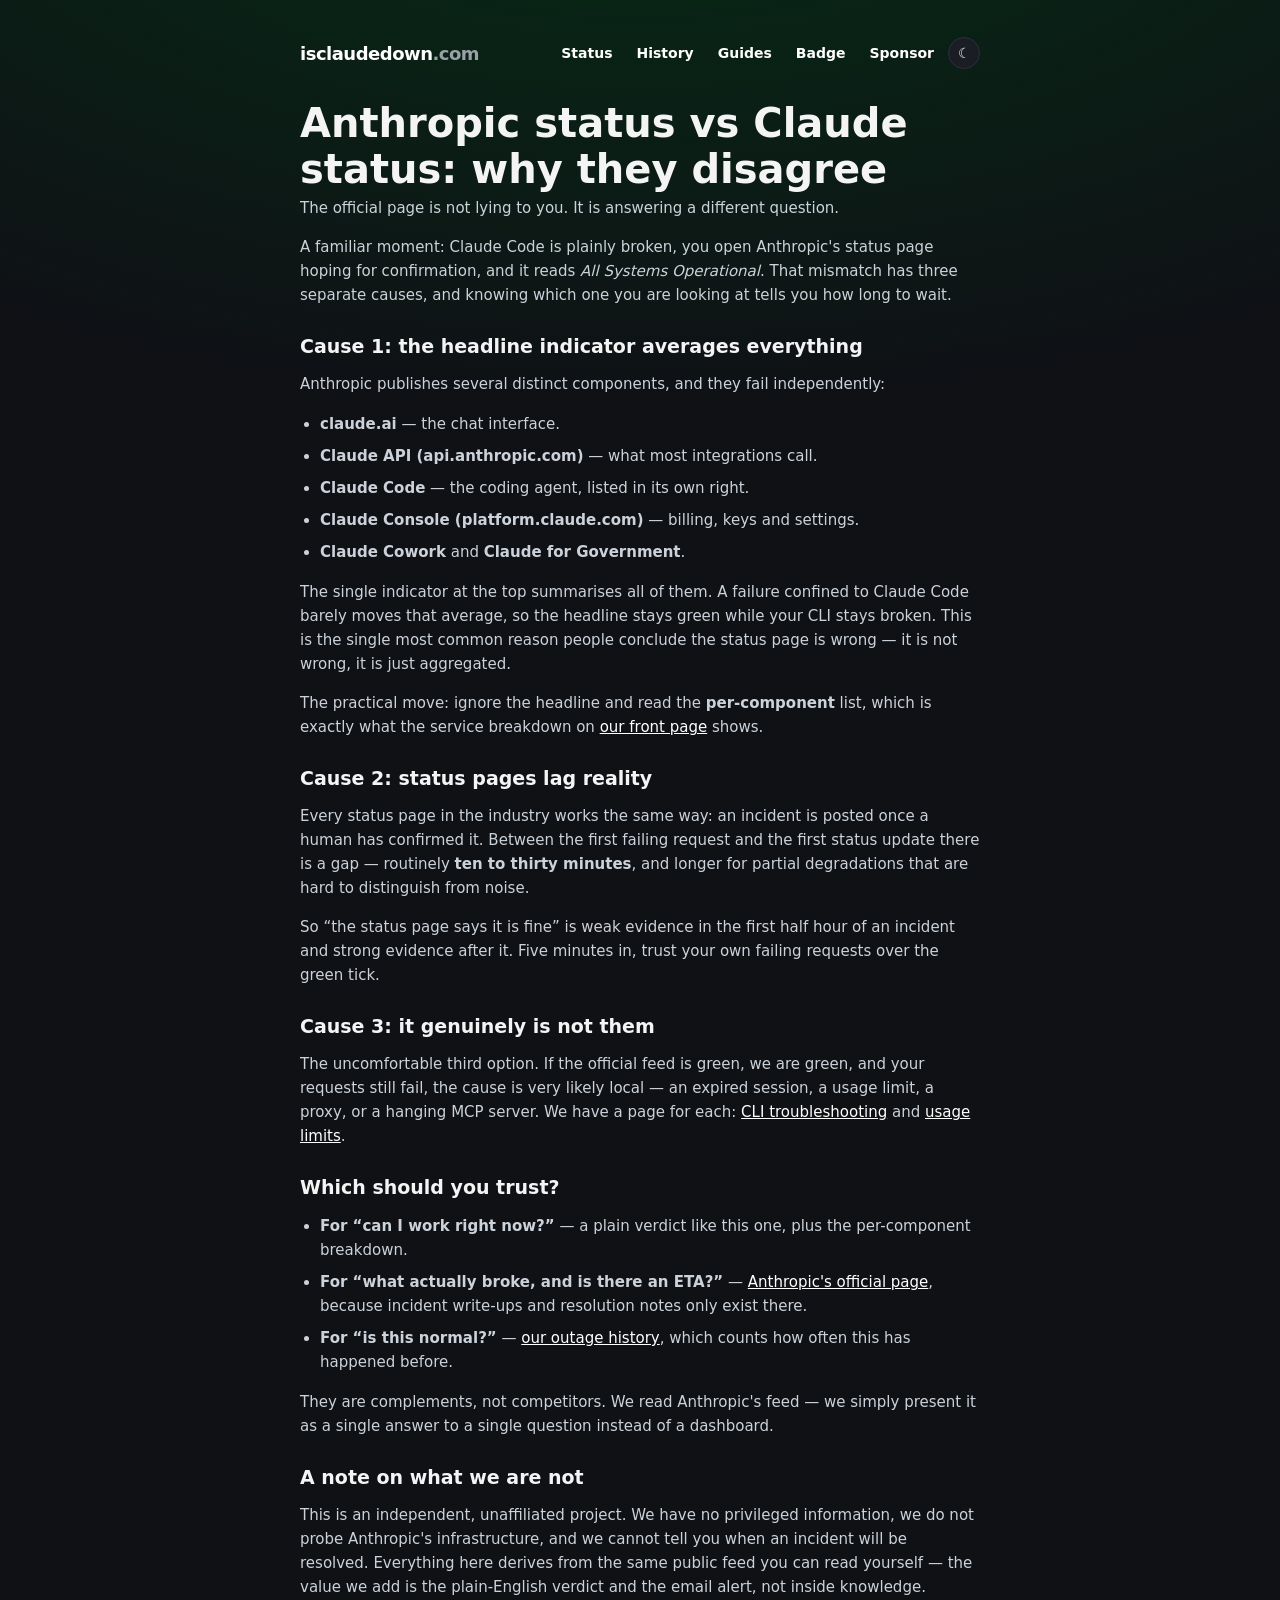
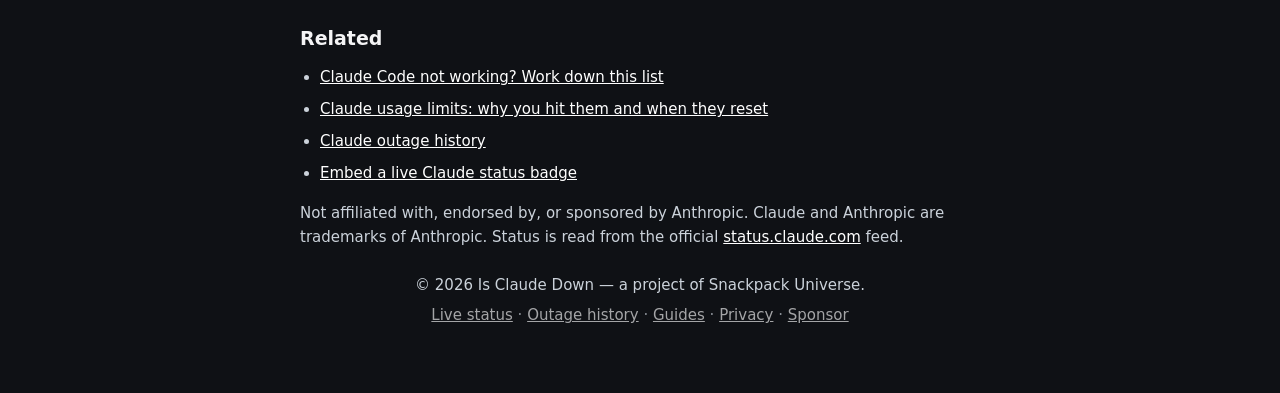
==== anthropic-status-vs-claude-status.html @ 291f9863 "isclaudedown.com — one-month exact-match-domain test Clone of website-isclaudeup on the exact-match " ====
<!DOCTYPE html>
<html lang="en">
<head>
  <meta charset="UTF-8" />
  <meta name="viewport" content="width=device-width, initial-scale=1.0" />
  <title>Anthropic Status vs Claude Status: Why They Disagree</title>
  <meta name="description" content="Anthropic's status page says all systems operational but Claude Code is clearly broken. Here is why the two disagree, and which one to trust when they do." />
  <meta name="robots" content="all" />
  <link rel="canonical" href="https://isclaudedown.com/anthropic-status-vs-claude-status.html" />
  <link rel="icon" type="image/png" href="assets/favicon.png" />
  <link rel="stylesheet" href="style.css" />

  <meta property="og:title" content="Anthropic Status vs Claude Status: Why They Disagree" />
  <meta property="og:description" content="Why the official status page can say operational while Claude Code is clearly broken." />
  <meta property="og:type" content="article" />
  <meta property="og:url" content="https://isclaudedown.com/anthropic-status-vs-claude-status.html" />
  <meta property="og:image" content="https://isclaudedown.com/assets/og-anthropic-status-vs-claude-status.png" />
  <meta name="twitter:card" content="summary_large_image" />
  <meta name="twitter:image" content="https://isclaudedown.com/assets/og-anthropic-status-vs-claude-status.png" />

  <script type="application/ld+json">
  {
    "@context": "https://schema.org",
    "@type": "FAQPage",
    "mainEntity": [
      {
        "@type": "Question",
        "name": "Why does Anthropic's status page say all systems operational when Claude Code is down?",
        "acceptedAnswer": {
          "@type": "Answer",
          "text": "Anthropic publishes several separate components — claude.ai, the Claude API, Claude Console, Claude Code and others — and the headline indicator summarises all of them at once. A failure confined to Claude Code can leave the overall indicator green. Status pages are also updated by humans once an incident is confirmed, which lags the first user reports by minutes to half an hour."
        }
      },
      {
        "@type": "Question",
        "name": "Can Claude Code be down while claude.ai works fine?",
        "acceptedAnswer": {
          "@type": "Answer",
          "text": "Yes, and it happens regularly. They are listed as separate components for exactly that reason. The chat interface working is not evidence that the CLI or API is healthy, and vice versa."
        }
      }
    ]
  }
  </script>
<!-- theme:generated -->
<script>
  (function () {
    var d = document.documentElement, t = null;
    try { t = localStorage.getItem("snackpack.theme.v1"); } catch (e) {}
    if (t !== "dark" && t !== "light" && t !== "cream") {
      // Dark for everyone on a first visit, not conditional on the OS: this
      // site is designed dark and that is what it should be judged on.
      t = "dark";
    }
    d.setAttribute("data-theme", t);
    d.setAttribute("data-theme-default", "dark");
  })();
</script>
<script defer src="theme.js"></script>
<!-- /theme:generated -->
</head>
<body data-state="up">
  <main class="wrap legal">
    <header class="topbar">
      <a class="brand" href="/">isclaudedown<span class="dot">.com</span></a>
<!-- nav:generated -->
    <nav aria-label="Primary">
      <ul class="nav-links">
        <li><a href="index.html">Status</a></li>
        <li><a href="history.html">History</a></li>
        <li><a href="guides.html">Guides</a></li>
        <li><a href="badge.html">Badge</a></li>
        <li><a href="sponsor.html">Sponsor</a></li>
      </ul>
    </nav>
<!-- /nav:generated -->
    </header>

    <h1>Anthropic status vs Claude status: why they disagree</h1>
    <p class="legal-updated">The official page is not lying to you. It is answering a different question.</p>

    <p>
      A familiar moment: Claude Code is plainly broken, you open Anthropic's status page hoping
      for confirmation, and it reads <em>All Systems Operational</em>. That mismatch has three
      separate causes, and knowing which one you are looking at tells you how long to wait.
    </p>

    <h2>Cause 1: the headline indicator averages everything</h2>
    <p>
      Anthropic publishes several distinct components, and they fail independently:
    </p>
    <ul>
      <li><strong>claude.ai</strong> &mdash; the chat interface.</li>
      <li><strong>Claude API (api.anthropic.com)</strong> &mdash; what most integrations call.</li>
      <li><strong>Claude Code</strong> &mdash; the coding agent, listed in its own right.</li>
      <li><strong>Claude Console (platform.claude.com)</strong> &mdash; billing, keys and settings.</li>
      <li><strong>Claude Cowork</strong> and <strong>Claude for Government</strong>.</li>
    </ul>
    <p>
      The single indicator at the top summarises all of them. A failure confined to Claude Code
      barely moves that average, so the headline stays green while your CLI stays broken. This is
      the single most common reason people conclude the status page is wrong &mdash; it is not
      wrong, it is just aggregated.
    </p>
    <p>
      The practical move: ignore the headline and read the <strong>per-component</strong> list,
      which is exactly what the service breakdown on <a href="/">our front page</a> shows.
    </p>

    <h2>Cause 2: status pages lag reality</h2>
    <p>
      Every status page in the industry works the same way: an incident is posted once a human has
      confirmed it. Between the first failing request and the first status update there is a gap
      &mdash; routinely <strong>ten to thirty minutes</strong>, and longer for partial
      degradations that are hard to distinguish from noise.
    </p>
    <p>
      So &ldquo;the status page says it is fine&rdquo; is weak evidence in the first half hour of
      an incident and strong evidence after it. Five minutes in, trust your own failing requests
      over the green tick.
    </p>

    <h2>Cause 3: it genuinely is not them</h2>
    <p>
      The uncomfortable third option. If the official feed is green, we are green, and your
      requests still fail, the cause is very likely local &mdash; an expired session, a usage
      limit, a proxy, or a hanging MCP server. We have a page for each:
      <a href="claude-code-not-working.html">CLI troubleshooting</a> and
      <a href="claude-rate-limits.html">usage limits</a>.
    </p>

    <h2>Which should you trust?</h2>
    <ul>
      <li><strong>For &ldquo;can I work right now?&rdquo;</strong> &mdash; a plain verdict like this one, plus the per-component breakdown.</li>
      <li><strong>For &ldquo;what actually broke, and is there an ETA?&rdquo;</strong> &mdash; <a href="https://status.claude.com" target="_blank" rel="noopener">Anthropic's official page</a>, because incident write-ups and resolution notes only exist there.</li>
      <li><strong>For &ldquo;is this normal?&rdquo;</strong> &mdash; <a href="history.html">our outage history</a>, which counts how often this has happened before.</li>
    </ul>
    <p>
      They are complements, not competitors. We read Anthropic's feed &mdash; we simply present it
      as a single answer to a single question instead of a dashboard.
    </p>

    <h2>A note on what we are not</h2>
    <p>
      This is an independent, unaffiliated project. We have no privileged information, we do not
      probe Anthropic's infrastructure, and we cannot tell you when an incident will be resolved.
      Everything here derives from the same public feed you can read yourself &mdash; the value we
      add is the plain-English verdict and the email alert, not inside knowledge.
    </p>

    <h2>Related</h2>
    <ul>
      <li><a href="claude-code-not-working.html">Claude Code not working? Work down this list</a></li>
      <li><a href="claude-rate-limits.html">Claude usage limits: why you hit them and when they reset</a></li>
      <li><a href="history.html">Claude outage history</a></li>
      <li><a href="badge.html">Embed a live Claude status badge</a></li>
    </ul>

    <p class="badge-note">
      Not affiliated with, endorsed by, or sponsored by Anthropic. Claude and Anthropic are
      trademarks of Anthropic. Status is read from the official
      <a href="https://status.claude.com" target="_blank" rel="noopener">status.claude.com</a> feed.
    </p>

    <footer class="foot">
      <p class="foot-main">&copy; 2026 Is Claude Down &mdash; a project of Snackpack Universe.</p>
      <p class="foot-legal">
        <a href="/">Live status</a> &middot; <a href="history.html">Outage history</a> &middot;
        <a href="guides.html">Guides</a> &middot;
        <a href="privacy.html">Privacy</a> &middot; <a href="sponsor.html">Sponsor</a>
      </p>
    </footer>
  </main>

<!-- Cloudflare Web Analytics -->
<script defer src="https://static.cloudflareinsights.com/beacon.min.js"
        data-cf-beacon='{"token": "REPLACE_WITH_ISCLAUDEDOWN_CF_TOKEN"}'></script>
<!-- End Cloudflare Web Analytics -->
</body>
</html>
---- style.css ----
:root {
  --bg: #0f1115;
  --fg: #f4f4f5;
  --muted: #9aa0a6;
  --card: #1a1d24;
  --up: #16a34a;
  --up-soft: #052e16;
  --down: #dc2626;
  --down-soft: #3f0d0d;
  --warn: #d97706;
  --warn-soft: #3a2606;
  --radius: 18px;
  --fg-soft: #cbd2da;
  --line: #24272f;
  --line-strong: #2c2f37;
  --line-strongest: rgba(255, 255, 255, .34);
  --overlay: rgba(255, 255, 255, .06);
  --on-bright: #0f1115;
}

/* ---------------------------------------------------------------------------
   Themes
   ---------------------------------------------------------------------------
   dark (default) → light → cream, cycled by theme.js and set on <html> before
   first paint by an inline snippet in each page's <head>.

   This page tints toward the verdict (see body[data-state] below), so the
   "-soft" colours are not decoration — they ARE the page background during an
   outage. Each theme therefore needs its own tint that stays readable: deep
   near-blacks on dark, pale washes on the two light themes.

   --on-bright is text that sits on a saturated badge (the green/red pills), so
   it stays dark in every theme; the badge colour underneath does not change.
--------------------------------------------------------------------------- */

:root[data-theme="dark"] {
  --bg: #0f1115;
  --fg: #f4f4f5;
  --muted: #9aa0a6;
  --card: #1a1d24;
  --fg-soft: #cbd2da;
  --line: #24272f;
  --line-strong: #2c2f37;
  --line-strongest: rgba(255, 255, 255, .34);
  --overlay: rgba(255, 255, 255, .06);
  --on-bright: #0f1115;
  --up: #16a34a;  --up-soft: #052e16;
  --down: #dc2626; --down-soft: #3f0d0d;
  --warn: #d97706; --warn-soft: #3a2606;
}

:root[data-theme="light"] {
  --bg: #f4f8fd;
  --fg: #16202c;
  --muted: #5b6b7c;
  --card: #ffffff;
  --fg-soft: #445468;
  --line: rgba(22, 32, 44, .12);
  --line-strong: rgba(22, 32, 44, .2);
  --line-strongest: rgba(22, 32, 44, .38);
  --overlay: rgba(22, 32, 44, .05);
  --on-bright: #ffffff;
  --up: #15803d;  --up-soft: #d8f3e0;
  --down: #b91c1c; --down-soft: #fbdcdc;
  --warn: #b45309; --warn-soft: #fbeccd;
}

:root[data-theme="cream"] {
  --bg: #f6efe4;
  --fg: #201713;
  --muted: #6a5b52;
  --card: #fffdf8;
  --fg-soft: #4c4039;
  --line: rgba(32, 23, 19, .12);
  --line-strong: rgba(32, 23, 19, .2);
  --line-strongest: rgba(32, 23, 19, .38);
  --overlay: rgba(32, 23, 19, .05);
  --on-bright: #fffdf8;
  --up: #1f8f77;  --up-soft: #ddefe9;
  --down: #c0392b; --down-soft: #f8e2dd;
  --warn: #b9481e; --warn-soft: #f7e6d5;
}

/* ---------- Top nav ----------------------------------------------------- */
/* The site had no nav: history, badge and sponsor were reachable only from body
   copy and the footer, which is why the outage-history page -- the one piece of
   evergreen, indexable content here -- was effectively unlinked. */

.topbar {
  display: flex;
  align-items: center;
  justify-content: space-between;
  gap: 12px;
  flex-wrap: wrap;
}

/* margin-left:auto rather than relying on the topbar's space-between: when the
   header wraps on a narrow screen the nav becomes its own flex line, and
   space-between then puts a lone item at flex-start. An auto margin keeps it
   on the right in both states, so it does not jump sides at the wrap point. */
.topbar nav { margin-left: auto; }

.nav-links {
  display: flex;
  align-items: center;
  justify-content: flex-end;
  gap: 4px;
  margin: 0;
  padding: 0;
  list-style: none;
  flex-wrap: wrap;
}

.nav-links a {
  display: inline-block;
  padding: 6px 10px;
  border-radius: 999px;
  color: var(--muted);
  text-decoration: none;
  font-size: 14px;
  font-weight: 600;
}

.nav-links a:hover { color: var(--fg); background: var(--overlay); }
.nav-links a[aria-current="page"] { color: var(--fg); background: var(--overlay); }
.nav-links a:focus-visible { outline: 2px solid var(--fg); outline-offset: 2px; }

/* ---------- Theme toggle ------------------------------------------------ */

.theme-toggle {
  display: inline-grid;
  place-items: center;
  width: 32px;
  height: 32px;
  padding: 0;
  border: 1px solid var(--line-strong);
  border-radius: 50%;
  background: var(--card);
  color: var(--fg);
  font-size: 14px;
  line-height: 1;
  cursor: pointer;
  transition: transform .12s ease, border-color .12s ease;
}

.theme-toggle:hover { border-color: var(--line-strongest); transform: rotate(-12deg); }
.theme-toggle:focus-visible { outline: 2px solid var(--fg); outline-offset: 2px; }

.nav-theme-item { display: flex; align-items: center; margin-left: 2px; }

.theme-toggle--floating {
  position: fixed;
  top: 14px;
  right: 14px;
  z-index: 60;
  box-shadow: 0 2px 10px rgba(0, 0, 0, .25);
}

@media (prefers-reduced-motion: reduce) {
  .theme-toggle { transition: none; }
  .theme-toggle:hover { transform: none; }
}


* { box-sizing: border-box; }

html, body {
  margin: 0;
  padding: 0;
  background: var(--bg);
  color: var(--fg);
  font-family: system-ui, -apple-system, "Segoe UI", Roboto, Helvetica, Arial, sans-serif;
  -webkit-font-smoothing: antialiased;
}

/* The whole page tints toward the verdict */
body[data-state="up"]   { background: radial-gradient(1200px 600px at 50% -10%, var(--up-soft), var(--bg)); }
body[data-state="down"] { background: radial-gradient(1200px 600px at 50% -10%, var(--down-soft), var(--bg)); }
body[data-state="degraded"] { background: radial-gradient(1200px 600px at 50% -10%, var(--warn-soft), var(--bg)); }

.wrap {
  max-width: 720px;
  margin: 0 auto;
  padding: 20px 20px 60px;
}

.topbar { padding: 8px 0 4px; }
.brand { font-weight: 800; letter-spacing: -0.5px; font-size: 18px; }
.brand .dot { color: var(--muted); font-weight: 600; }

/* ---------- THE BIG TV ---------- */
.tv {
  text-align: center;
  padding: 28px 16px 24px;
}

.question {
  font-size: clamp(16px, 4vw, 20px);
  color: var(--muted);
  margin: 8px 0 0;
}

.verdict {
  font-size: clamp(72px, 22vw, 160px);
  line-height: 0.95;
  margin: 4px 0 8px;
  font-weight: 900;
  letter-spacing: -3px;
}
body[data-state="up"]   .verdict { color: var(--up); }
body[data-state="down"] .verdict { color: var(--down); }
body[data-state="degraded"] .verdict { color: var(--warn); }

.subline {
  font-size: clamp(15px, 3.5vw, 19px);
  color: var(--fg);
  margin: 0 auto 20px;
  max-width: 480px;
}

/* ---------- MASCOT ---------- */
.mascot { line-height: 0; }
.mascot img {
  display: block;
  margin: 0 auto;
  width: clamp(160px, 42vw, 240px);
  height: auto;
  filter: drop-shadow(0 14px 30px rgba(0, 0, 0, .55));
  transition: filter .3s;
}
body[data-state="up"] .mascot img { filter: drop-shadow(0 0 26px rgba(34, 197, 94, .45)); }
body[data-state="degraded"] .mascot img { filter: drop-shadow(0 0 26px rgba(217, 119, 6, .45)); }
body[data-state="down"] .mascot img {
  filter: drop-shadow(0 0 26px rgba(220, 38, 38, .5));
  animation: glitch 0.9s infinite steps(2);
}

@keyframes glitch {
  0%   { transform: translate(0, 0); }
  25%  { transform: translate(-2px, 1px); }
  50%  { transform: translate(2px, -1px); }
  75%  { transform: translate(-1px, -1px); }
  100% { transform: translate(0, 0); }
}

/* ---------- SMASH BUTTON ---------- */
.smash {
  appearance: none;
  border: none;
  background: none;
  cursor: pointer;
  padding: 4px;
  display: inline-flex;
  flex-direction: column;
  align-items: center;
  gap: 6px;
  transition: transform .05s ease, filter .1s ease;
  user-select: none;
  -webkit-tap-highlight-color: transparent;
}
.smash img {
  width: clamp(110px, 30vw, 150px);
  height: auto;
  filter: drop-shadow(0 6px 14px rgba(0,0,0,.5));
  pointer-events: none;
}
.smash:hover { filter: brightness(1.08); }
.smash:active { transform: translateY(4px) scale(.95); }
/* lit glow that matches the active button color */
body[data-state="up"]   .smash img { filter: drop-shadow(0 0 18px rgba(132, 204, 22, .65)); }
body[data-state="down"] .smash img { filter: drop-shadow(0 0 18px rgba(220, 38, 38, .65)); }
.smash-label {
  font-size: 16px;
  font-weight: 800;
  letter-spacing: .5px;
  color: var(--fg);
  text-transform: uppercase;
}
.smash.pop { animation: pop .25s ease; }
@keyframes pop { 50% { transform: scale(1.08); } }

.quote {
  min-height: 1.4em;
  margin: 16px auto 6px;
  max-width: 460px;
  font-style: italic;
  color: var(--fg);
  opacity: 0;
  transition: opacity .2s;
}
.quote.show { opacity: 1; }

.counter { color: var(--muted); font-size: 14px; margin-top: 18px; }

/* ---------- SHARE + SISTER SITE ---------- */
/* Deliberately quiet: the smash button is the hero, this sits under it. */
.share {
  display: inline-flex;
  align-items: center;
  gap: 8px;
  margin: 18px auto 0;
  padding: 9px 16px;
  font: inherit;
  font-size: 14px;
  font-weight: 700;
  color: var(--muted);
  background: transparent;
  border: 1px solid var(--line-strong);
  border-radius: 999px;
  cursor: pointer;
  transition: color .15s ease, border-color .15s ease, background .15s ease;
}
.share:hover,
.share:focus-visible {
  color: var(--fg);
  border-color: var(--line-strongest);
  background: var(--overlay);
}
.share .share-icon { font-size: 15px; line-height: 1; }
/* Nudge toward the verdict colour during an incident — that's when sharing matters. */
body[data-state="down"] .share { border-color: rgba(220, 38, 38, .45); color: var(--fg); }
body[data-state="degraded"] .share { border-color: rgba(217, 119, 6, .45); }

.sister {
  margin: 14px auto 0;
  font-size: 13px;
  color: var(--muted);
}
.sister a { color: var(--muted); text-decoration: underline; text-underline-offset: 2px; }
.sister a:hover, .sister a:focus-visible { color: var(--fg); }

/* ---------- SPLIT-FLAP ODOMETER ---------- */
.odometer {
  display: inline-flex;
  gap: 2px;
  vertical-align: middle;
  perspective: 240px;
}
.odometer .cell {
  display: inline-block;
  min-width: 0.72em;
  text-align: center;
  font-weight: 800;
  font-size: 18px;
  font-variant-numeric: tabular-nums;
  color: var(--fg);
  background: #000;
  border-radius: 4px;
  padding: 3px 2px;
  margin: 0 1px;
  box-shadow: inset 0 0 0 1px var(--line-strong), 0 1px 2px rgba(0,0,0,.6);
  /* faux split-flap seam */
  background-image: linear-gradient(transparent 49%, rgba(0,0,0,.55) 49%, rgba(0,0,0,.55) 51%, transparent 51%);
  backface-visibility: hidden;
}
.odometer .comma {
  background: none;
  box-shadow: none;
  color: var(--muted);
  min-width: 0.28em;
  padding: 3px 0;
}
.odometer .cell.flipping { animation: flap .26s ease-in-out; }
@keyframes flap {
  0%   { transform: rotateX(0deg); }
  50%  { transform: rotateX(88deg); }
  100% { transform: rotateX(0deg); }
}

/* ---------- SECTIONS ---------- */
.signup, .components {
  background: var(--card);
  border-radius: var(--radius);
  padding: 24px;
  margin: 22px 0;
}
.signup { text-align: center; }
.signup h2, .components h2 { margin: 0 0 6px; font-size: 20px; }
.signup p { color: var(--muted); margin: 0 0 16px; }

.finehint { font-size: 12px; color: var(--muted); margin-top: 10px; }

/* ---------- BREVO FORM (dark-theme overrides) ---------- */
.signup .sib-form { padding: 0; background: transparent !important; }
.signup .sib-form-container { max-width: 440px; margin: 0 auto; }
.signup #sib-container {
  background: transparent !important;
  border: none !important;
  padding: 0 !important;
  max-width: none !important;
}
/* email field + button on one row, wrapping on mobile */
.signup #sib-form {
  display: flex;
  flex-wrap: wrap;
  gap: 8px;
  justify-content: center;
  align-items: flex-start;
}
.signup .sib-input { flex: 1 1 220px; padding: 0 !important; margin: 0 !important; }
.signup .form__entry, .signup .entry_block, .signup .form__label-row { margin: 0 !important; padding: 0 !important; }
.signup .sib-form .input,
.signup #sib-form input.input {
  box-sizing: border-box !important;
  width: 100%;
  height: 48px !important;
  padding: 0 14px !important;
  border-radius: 10px !important;
  border: 1px solid var(--line-strong) !important;
  background: var(--bg) !important;
  color: var(--fg) !important;
  font-size: 15px !important;
  font-family: inherit !important;
  box-shadow: none !important;
}
.signup .sib-form .input::placeholder { color: var(--muted) !important; }
.signup .sib-form-block { padding: 0 !important; }
.signup .sib-form-block__button {
  box-sizing: border-box !important;
  height: 48px !important;
  padding: 0 22px !important;
  border: none !important;
  border-radius: 10px !important;
  cursor: pointer;
  background: #84cc16 !important;
  color: var(--on-bright) !important;
  font-weight: 800 !important;
  font-size: 15px !important;
  font-family: inherit !important;
  white-space: nowrap;
  transition: filter .12s ease;
}
.signup .sib-form-block__button:hover { filter: brightness(1.08); }
/* GDPR consent row — full width, sits on its own line below email+button */
.signup .sib-optin { flex-basis: 100%; padding: 0 !important; margin: 4px 0 0 !important; }
.signup .entry_mcq { margin: 0 !important; padding: 0 !important; }
.signup .consent-label {
  display: flex; align-items: flex-start; gap: 8px;
  text-align: left; cursor: pointer;
}
.signup .consent-label input[type="checkbox"] {
  width: 16px; height: 16px; margin: 1px 0 0; flex: 0 0 auto;
  accent-color: #84cc16; cursor: pointer;
}
.signup .consent-text { font-size: 12px; color: var(--muted); line-height: 1.45; }
.signup .consent-text a { color: #84cc16; }
/* field-level error text */
.signup .entry__error {
  flex-basis: 100%;
  margin-top: 6px !important;
  padding: 8px 10px !important;
  font-family: inherit !important;
  font-size: 13px !important;
}
/* success / error notification panels */
.signup .sib-form-message-panel {
  max-width: 440px !important;
  margin: 0 auto 14px !important;
  border-radius: 10px !important;
  font-family: inherit !important;
  font-size: 14px !important;
}

/* component list */
#components { list-style: none; margin: 0; padding: 0; }
#components li {
  display: flex; justify-content: space-between; align-items: center;
  padding: 12px 4px; border-bottom: 1px solid var(--line); font-size: 15px;
}
#components li:last-child { border-bottom: none; }
.pill { font-size: 12px; font-weight: 700; padding: 4px 10px; border-radius: 999px; text-transform: capitalize; }
.pill.operational { background: var(--up-soft); color: #4ade80; }
.pill.degraded_performance, .pill.partial_outage { background: var(--warn-soft); color: #fbbf24; }
.pill.major_outage { background: var(--down-soft); color: #f87171; }

/* ---------- LEGAL / CONTENT PAGES ---------- */
.brand { text-decoration: none; color: var(--fg); }
.legal { max-width: 720px; }
.legal h1 { font-size: clamp(28px, 7vw, 40px); margin: 18px 0 4px; }
.legal h2 { font-size: 19px; margin: 28px 0 6px; }
.legal p, .legal li { color: var(--fg-soft); line-height: 1.6; font-size: 15px; }
.legal ul { padding-left: 20px; }
.legal li { margin: 8px 0; }
.legal a { color: #fff; }
.legal-updated { color: var(--muted); font-size: 13px; margin-top: 0; }

/* ---------- CONTEXTUAL BACKUP TOOLS (outage only) ---------- */
.alternatives {
  display: none; /* hidden when Claude is up — keeps the calm view clean */
  background: var(--card);
  border: 1px solid var(--warn);
  border-radius: var(--radius);
  padding: 24px;
  margin: 22px 0;
  text-align: center;
}
body[data-state="down"] .alternatives,
body[data-state="degraded"] .alternatives { display: block; }
.alternatives h2 { margin: 0 0 6px; font-size: 20px; }
.alternatives > p { color: var(--muted); margin: 0 auto; max-width: 440px; }
.alt-list {
  list-style: none;
  margin: 16px auto 0;
  padding: 0;
  display: grid;
  gap: 8px;
  max-width: 440px;
}
.alt-list li {
  display: flex;
  justify-content: space-between;
  align-items: center;
  gap: 12px;
  padding: 12px 14px;
  background: var(--bg);
  border-radius: 10px;
}
.alt-list a { color: var(--fg); font-weight: 700; text-decoration: none; }
.alt-list a:hover { text-decoration: underline; }
.alt-list span { color: var(--muted); font-size: 13px; }
.alt-disclaimer { color: var(--muted); font-size: 12px; margin-top: 14px; }

/* ---------- WAITING ROOM (outage only) ---------- */
/* Same outage gating as .alternatives, but visually quieter: this is a nice-to-have
   for a blocked reader, not a substitute tool, so it must not out-shout the
   backup-tools slot above it. */
.waiting-room {
  display: none;
  margin: 22px auto 0;
  max-width: 440px;
  text-align: center;
}
body[data-state="down"] .waiting-room,
body[data-state="degraded"] .waiting-room { display: block; }
.waiting-room h2 { margin: 0 0 4px; font-size: 16px; color: var(--muted); font-weight: 700; }
.waiting-room > p { color: var(--muted); font-size: 13px; margin: 0 auto 12px; }
.waiting-room .alt-list { margin-top: 0; }
.waiting-room .alt-disclaimer a { color: var(--muted); }

/* ---------- COMPANION TOOLS (always visible — pairs WITH Claude, not a substitute) ---------- */
/* Deliberately separate from .alternatives: these are not outage fallbacks, so they
   show in the calm "up" view too. Kept quieter than .alternatives so the backup-tools
   slot stays the credible centrepiece. */
.companions {
  margin: 28px auto 0;
  max-width: 440px;
  text-align: center;
}
.companions h2 { margin: 0 0 4px; font-size: 16px; color: var(--muted); font-weight: 700; }
.companions > p { color: var(--muted); font-size: 13px; margin: 0 auto 12px; }
/* reuses .alt-list markup for consistent row styling */
.companions .alt-list { margin-top: 0; }

/* ---------- FAQ ---------- */
.faq {
  background: var(--card);
  border-radius: var(--radius);
  padding: 24px;
  margin: 22px 0;
}
.faq h2 { margin: 0 0 8px; font-size: 20px; }
.faq details { border-bottom: 1px solid var(--line); padding: 14px 0; }
.faq details:last-child { border-bottom: none; padding-bottom: 0; }
.faq summary {
  cursor: pointer;
  font-weight: 700;
  font-size: 15px;
  list-style: none;
  display: flex;
  justify-content: space-between;
  align-items: center;
  gap: 12px;
}
.faq summary::-webkit-details-marker { display: none; }
.faq summary::after { content: "+"; color: var(--muted); font-weight: 700; font-size: 18px; }
.faq details[open] summary::after { content: "–"; }
.faq details p { color: var(--muted); font-size: 14px; line-height: 1.55; margin: 10px 0 2px; }

/* ---------- SUPPORT / DONATE ---------- */
.support-card {
  background: var(--card);
  border-radius: var(--radius);
  padding: 24px;
  margin: 22px 0;
  text-align: center;
}
.donate {
  display: inline-flex;
  flex-direction: column;
  align-items: center;
  gap: 10px;
  text-decoration: none;
  transition: transform .08s ease, filter .15s ease;
}
.donate img {
  width: clamp(130px, 34vw, 170px);
  height: auto;
  filter: drop-shadow(0 8px 22px rgba(0, 0, 0, .5));
}
.donate:hover { transform: translateY(-3px); }
.donate:hover img { filter: drop-shadow(0 0 22px rgba(132, 204, 22, .5)); }
.donate-btn {
  background: #84cc16;
  color: var(--on-bright);
  font-weight: 800;
  font-size: 16px;
  padding: 12px 26px;
  border-radius: 999px;
  box-shadow: 0 4px 0 #4d7c0f, 0 8px 18px rgba(0,0,0,.4);
}
.donate:active .donate-btn { transform: translateY(2px); box-shadow: 0 2px 0 #4d7c0f; }
.support-copy {
  color: var(--muted);
  font-size: 14px;
  max-width: 420px;
  margin: 16px auto 0;
}

/* ---------- OUTAGE HISTORY PAGE (history.html) ---------- */
/* The history page reuses the shell but is a reading page, not a verdict page:
   left-aligned, narrower measure, no radial verdict tint. */
.page-history { background: var(--bg) !important; }
.page-history .wrap { max-width: 780px; }

.crumbs { font-size: 13px; color: var(--muted); margin: 18px 0 0; }
.crumbs a { color: var(--muted); }
.crumbs a:hover, .crumbs a:focus-visible { color: var(--fg); }

.history-intro h1 { font-size: clamp(28px, 7vw, 42px); margin: 10px 0 8px; line-height: 1.1; }
.history-lede { color: var(--fg-soft); line-height: 1.6; font-size: 16px; margin: 0 0 10px; max-width: 640px; }
.history-lede a { color: var(--fg); }
.history-scope { color: var(--muted); font-size: 13px; margin: 0 0 14px; }
.history-cta { font-size: 14px; margin: 0 0 8px; }
.history-cta a { color: var(--fg); font-weight: 700; }

/* Summary tiles: four numbers that answer "how often / how long" at a glance. */
.stat-grid {
  list-style: none;
  padding: 0;
  margin: 18px 0 6px;
  display: grid;
  grid-template-columns: repeat(auto-fit, minmax(150px, 1fr));
  gap: 10px;
}
.stat-grid li {
  background: var(--card);
  border: 1px solid var(--line);
  border-radius: 12px;
  padding: 14px 16px;
  display: flex;
  flex-direction: column;
  gap: 2px;
}
.stat-value { font-size: 26px; font-weight: 800; color: var(--fg); font-variant-numeric: tabular-nums; }
.stat-label { font-size: 13px; color: var(--fg-soft); }
.stat-hint { font-size: 12px; color: var(--muted); }

.history-coverage { color: var(--muted); font-size: 12.5px; line-height: 1.5; margin: 10px 0 0; max-width: 640px; }

.history-list { margin-top: 30px; }
.history-list h2 { font-size: 20px; margin: 0 0 6px; }
.incident-month {
  font-size: 13px;
  text-transform: uppercase;
  letter-spacing: .8px;
  color: var(--muted);
  margin: 22px 0 8px;
  padding-bottom: 6px;
  border-bottom: 1px solid var(--line);
}

.incident {
  padding: 12px 0;
  border-bottom: 1px solid var(--line);
}
.incident-head { display: flex; align-items: center; gap: 10px; flex-wrap: wrap; }
.incident-name { font-size: 15px; font-weight: 700; margin: 0; color: var(--fg); line-height: 1.4; }
.incident-meta { font-size: 13px; color: var(--muted); margin: 5px 0 0; }
.incident-link { font-size: 12px; color: var(--muted); display: inline-block; margin-top: 6px; }
.incident-link:hover, .incident-link:focus-visible { color: var(--fg); }

/* Statuspage `impact` values, distinct from the component-status pills above. */
.pill.impact-critical { background: var(--down-soft); color: #f87171; }
.pill.impact-major { background: var(--down-soft); color: #f87171; }
.pill.impact-minor { background: var(--warn-soft); color: #fbbf24; }
.pill.impact-maintenance,
.pill.impact-none { background: var(--overlay); color: var(--muted); }

.history-empty { color: var(--muted); font-size: 14px; margin: 14px 0; }
.page-history .faq { margin-top: 34px; }

/* ---------- FOOTER ---------- */
.foot { color: var(--muted); font-size: 13px; text-align: center; margin-top: 24px; }
.foot p { margin: 6px 0; }
.foot a { color: var(--fg); }
.foot-main { font-size: 14px; color: var(--fg); }
.foot-network { font-size: 12px; opacity: .78; }
.foot-legal { font-size: 12px; opacity: .65; }

/* ---------------------------------------------------------------------------
   Sponsor rails
   ---------------------------------------------------------------------------
   Two fixed columns pinned to the bottom corners of the viewport. They use the
   dead space either side of the 720px content column, so they never push, wrap
   or overlap anything the reader came for.

   Why fixed-to-bottom rather than sticky-in-a-sidebar: the page has no sidebar
   to stick to, and the verdict at the top is the whole point of the site — a
   rail anchored to the top would compete with it. Bottom corners stay visible
   at any scroll position while reading as chrome, not content.

   Visibility is purely a question of whether there is room, and the breakpoints
   are set from measured clearance rather than arithmetic. The content column is
   720px, so a 136px rail + 16px gutter needs (720/2 + 152) = 512px of half-width
   before it stops touching the text — but a vertical scrollbar eats ~15px of the
   viewport that `min-width` does not know about. At a literal 1024px the rail
   measured 7px ON TOP of the content column. The breakpoints below are therefore
   1100px and 1280px, which leave a real ~30px and ~56px gap once the scrollbar
   is accounted for. Below that the rails are hidden outright rather than shrunk
   — a squeezed ad card over a phone-width layout is exactly the intrusion this
   layout exists to avoid. The footer already carries a Sponsor link.
--------------------------------------------------------------------------- */

.rail {
  position: fixed;
  bottom: 16px;
  z-index: 40;
  display: none;              /* opt in per breakpoint below */
  flex-direction: column;
  gap: 12px;
  width: 136px;
}

.rail--left  { left: 16px; }
.rail--right { right: 16px; }

.rail-card {
  position: relative;
  display: flex;
  align-items: center;
  gap: 9px;
  padding: 10px;
  border: 1px solid #2a2f3a;
  border-radius: 14px;
  background: var(--card);
  color: var(--fg);
  text-decoration: none;
  text-align: left;
  font: inherit;
  cursor: pointer;
  transition: transform .12s ease, border-color .12s ease;
}

.rail-card:hover,
.rail-card:focus-visible {
  transform: translateY(-2px);
  border-color: #3d4452;
}

.rail-card:focus-visible { outline: 2px solid var(--fg); outline-offset: 2px; }

/* The "this space is available" variant. Dashed, so it reads as an offer rather
   than as a real placement someone paid for. */
.rail-card--offer { border-style: dashed; border-color: #39404e; }

.rail-label {
  position: absolute;
  top: 5px;
  right: 9px;
  font-size: 7px;
  letter-spacing: .12em;
  text-transform: uppercase;
  color: var(--muted);
}

.rail-mark {
  flex: 0 0 30px;
  width: 30px;
  height: 30px;
  display: grid;
  place-items: center;
  border-radius: 9px;
  background: #232833;
  font-size: 15px;
  overflow: hidden;
}

.rail-card--offer .rail-mark {
  border-radius: 50%;
  background: var(--warn);
  color: #1a1200;
  font-weight: 800;
}

.rail-mark img { width: 100%; height: 100%; object-fit: contain; }

.rail-copy { min-width: 0; }

.rail-copy strong {
  display: block;
  font-size: 12px;
  line-height: 1.15;
  /* Long sponsor names must not blow the rail out or spill over the card. */
  overflow-wrap: anywhere;
}

/* The blurb is the first thing to go when space is tight — the name and the
   fact that it is clickable carry the placement on their own. */
.rail-copy span {
  display: none;
  margin-top: 3px;
  font-size: 10px;
  line-height: 1.3;
  color: var(--muted);
}

@media (min-width: 1100px) and (min-height: 600px) {
  .rail { display: flex; }
}

@media (min-width: 1280px) and (min-height: 600px) {
  .rail { width: 200px; gap: 14px; }
  .rail-card { padding: 12px; gap: 10px; }
  .rail-copy strong { font-size: 13px; }
  .rail-copy span { display: block; }
}

@media (prefers-reduced-motion: reduce) {
  .rail-card { transition: none; }
  .rail-card:hover, .rail-card:focus-visible { transform: none; }
}
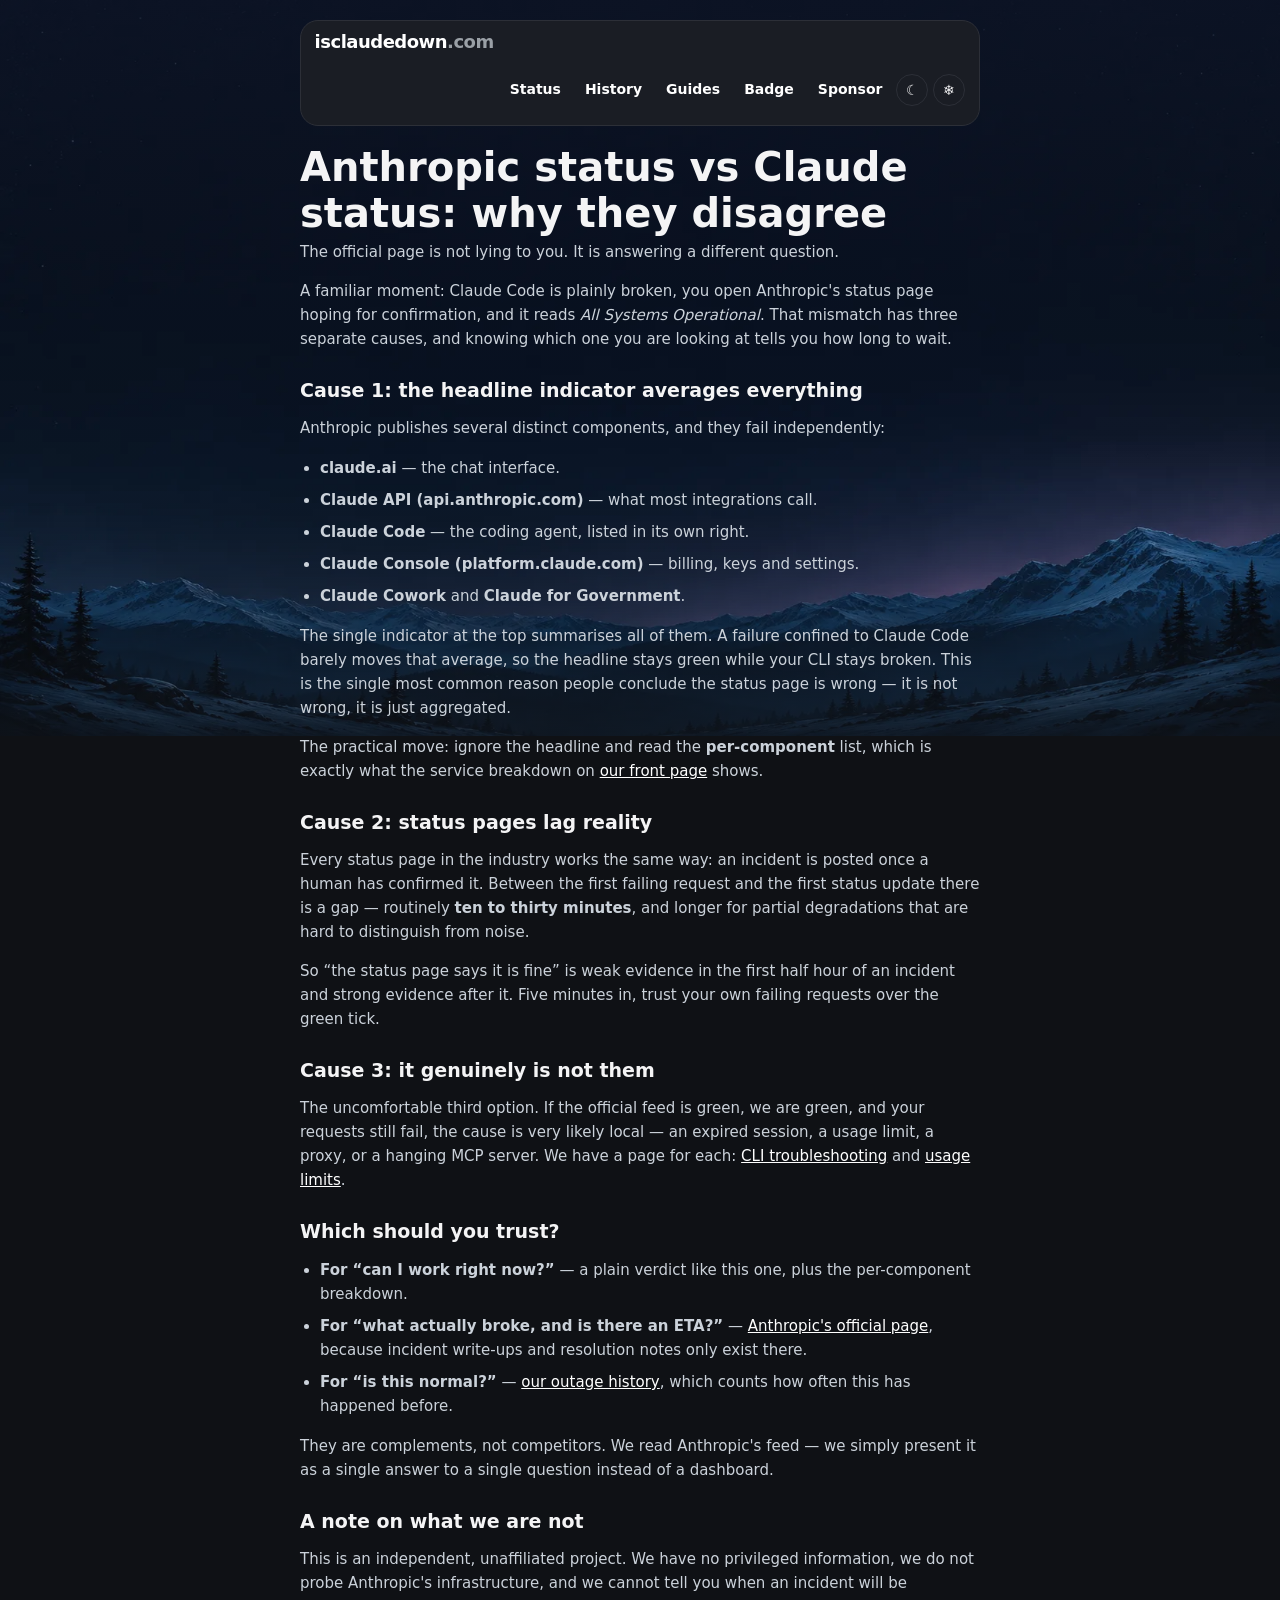
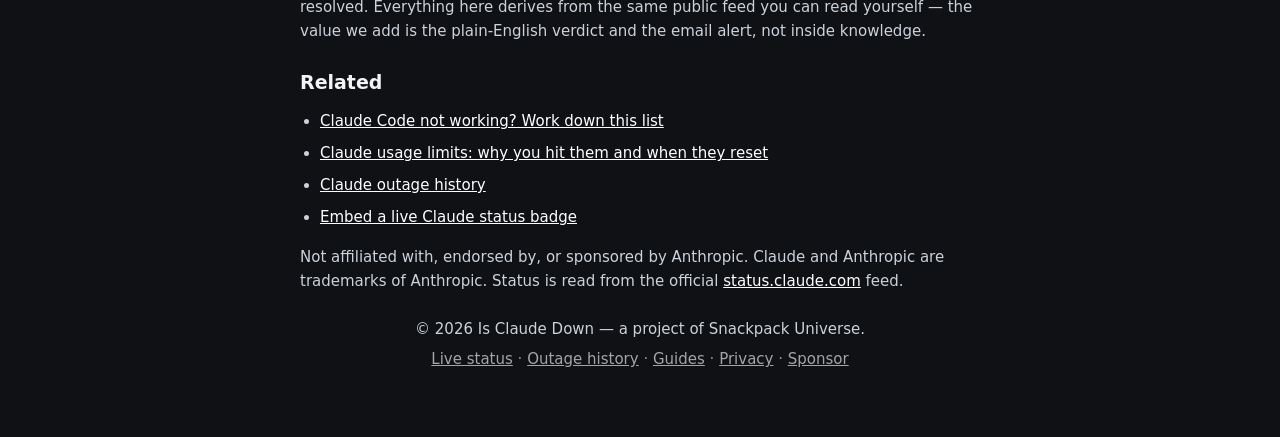
==== commit 6c13b84a: "Add scheduled winter appearance and daily art rotation" ====
--- a/anthropic-status-vs-claude-status.html
+++ b/anthropic-status-vs-claude-status.html
@@ -57,7 +57,10 @@
   })();
 </script>
 <script defer src="theme.js"></script>
+<link rel="stylesheet" href="seasonal-appearance.css">
+<script src="seasonal-appearance.js" data-rotation-offset="2"></script>
 <!-- /theme:generated -->
+
 </head>
 <body data-state="up">
   <main class="wrap legal">
@@ -74,6 +77,7 @@
       </ul>
     </nav>
 <!-- /nav:generated -->
+
     </header>
 
     <h1>Anthropic status vs Claude status: why they disagree</h1>
@@ -174,7 +178,7 @@
 
 <!-- Cloudflare Web Analytics -->
 <script defer src="https://static.cloudflareinsights.com/beacon.min.js"
-        data-cf-beacon='{"token": "REPLACE_WITH_ISCLAUDEDOWN_CF_TOKEN"}'></script>
+        data-cf-beacon='{"token": "4ae1f058607c40e0ac708b0199d0e1a7"}'></script>
 <!-- End Cloudflare Web Analytics -->
 </body>
 </html>
--- a/style.css
+++ b/style.css
@@ -290,8 +290,6 @@
 }
 .quote.show { opacity: 1; }
 
-.counter { color: var(--muted); font-size: 14px; margin-top: 18px; }
-
 /* ---------- SHARE + SISTER SITE ---------- */
 /* Deliberately quiet: the smash button is the hero, this sits under it. */
 .share {
@@ -329,44 +327,6 @@
 .sister a { color: var(--muted); text-decoration: underline; text-underline-offset: 2px; }
 .sister a:hover, .sister a:focus-visible { color: var(--fg); }
 
-/* ---------- SPLIT-FLAP ODOMETER ---------- */
-.odometer {
-  display: inline-flex;
-  gap: 2px;
-  vertical-align: middle;
-  perspective: 240px;
-}
-.odometer .cell {
-  display: inline-block;
-  min-width: 0.72em;
-  text-align: center;
-  font-weight: 800;
-  font-size: 18px;
-  font-variant-numeric: tabular-nums;
-  color: var(--fg);
-  background: #000;
-  border-radius: 4px;
-  padding: 3px 2px;
-  margin: 0 1px;
-  box-shadow: inset 0 0 0 1px var(--line-strong), 0 1px 2px rgba(0,0,0,.6);
-  /* faux split-flap seam */
-  background-image: linear-gradient(transparent 49%, rgba(0,0,0,.55) 49%, rgba(0,0,0,.55) 51%, transparent 51%);
-  backface-visibility: hidden;
-}
-.odometer .comma {
-  background: none;
-  box-shadow: none;
-  color: var(--muted);
-  min-width: 0.28em;
-  padding: 3px 0;
-}
-.odometer .cell.flipping { animation: flap .26s ease-in-out; }
-@keyframes flap {
-  0%   { transform: rotateX(0deg); }
-  50%  { transform: rotateX(88deg); }
-  100% { transform: rotateX(0deg); }
-}
-
 /* ---------- SECTIONS ---------- */
 .signup, .components {
   background: var(--card);
@@ -527,15 +487,31 @@
 .waiting-room {
   display: none;
   margin: 22px auto 0;
-  max-width: 440px;
+  max-width: 620px;
   text-align: center;
 }
 body[data-state="down"] .waiting-room,
 body[data-state="degraded"] .waiting-room { display: block; }
-.waiting-room h2 { margin: 0 0 4px; font-size: 16px; color: var(--muted); font-weight: 700; }
-.waiting-room > p { color: var(--muted); font-size: 13px; margin: 0 auto 12px; }
-.waiting-room .alt-list { margin-top: 0; }
+.waiting-room > h3 { margin: 18px 0 8px; font-size: 14px; color: var(--muted); font-weight: 700; }
+.waiting-room .alt-list { margin-top: 0; max-width: 440px; }
 .waiting-room .alt-disclaimer a { color: var(--muted); }
+
+.atlas-waiting-card { overflow: hidden; border: 1px solid rgba(132, 204, 22, .34); border-radius: var(--radius); background: linear-gradient(145deg, #0b1730, #07101f); box-shadow: 0 22px 54px rgba(0, 0, 0, .24); text-align: left; }
+.atlas-waiting-media { display: block; border-bottom: 1px solid rgba(255, 255, 255, .1); }
+.atlas-waiting-media img { display: block; width: 100%; height: auto; aspect-ratio: 8 / 5; object-fit: cover; }
+.atlas-waiting-copy { padding: 20px; }
+.atlas-waiting-eyebrow { display: inline-block; margin-bottom: 8px; color: #bef264; font-size: 11px; font-weight: 800; letter-spacing: .09em; text-transform: uppercase; }
+.atlas-waiting-copy h2 { margin: 0 0 8px; color: #f8fafc; font-size: clamp(22px, 5vw, 30px); line-height: 1.08; }
+.atlas-waiting-copy p { margin: 0; color: #cbd5e1; font-size: 14px; line-height: 1.55; }
+.atlas-waiting-cta { display: inline-flex; align-items: center; gap: 8px; min-height: 44px; margin-top: 16px; padding: 0 16px; border-radius: 999px; background: #bef264; color: #17230c; font-weight: 800; text-decoration: none; transition: transform .15s ease, background .15s ease; }
+.atlas-waiting-cta:hover,
+.atlas-waiting-cta:focus-visible { background: #d9f99d; transform: translateY(-1px); }
+.atlas-waiting-copy small { display: block; margin-top: 12px; color: #94a3b8; font-size: 11px; line-height: 1.45; }
+
+@media (max-width: 520px) {
+  .atlas-waiting-copy { padding: 17px; }
+  .atlas-waiting-media img { aspect-ratio: 4 / 3; }
+}
 
 /* ---------- COMPANION TOOLS (always visible — pairs WITH Claude, not a substitute) ---------- */
 /* Deliberately separate from .alternatives: these are not outage fallbacks, so they
@@ -759,14 +735,28 @@
 
 .rail-card:focus-visible { outline: 2px solid var(--fg); outline-offset: 2px; }
 
-/* The "this space is available" variant. Dashed, so it reads as an offer rather
-   than as a real placement someone paid for. */
-.rail-card--offer { border-style: dashed; border-color: #39404e; }
+/* Sponsor placements are solid, elevated tiles. The sales invitation is a
+   flatter dashed card, so nobody can mistake it for an active sponsor. */
+.rail-card:not(.rail-card--offer) {
+  padding-top: 24px;
+  border-color: #3b4658;
+  background: linear-gradient(145deg, var(--card), #171b23);
+  box-shadow: 0 8px 24px rgba(0, 0, 0, .2);
+}
+
+.rail-card--offer {
+  border-style: dashed;
+  border-color: var(--warn);
+  background: transparent;
+  box-shadow: none;
+}
+
+.rail-card--offer .rail-copy strong { color: var(--warn); }
 
 .rail-label {
   position: absolute;
-  top: 5px;
-  right: 9px;
+  top: 7px;
+  left: 12px;
   font-size: 7px;
   letter-spacing: .12em;
   text-transform: uppercase;
@@ -821,6 +811,7 @@
 @media (min-width: 1280px) and (min-height: 600px) {
   .rail { width: 200px; gap: 14px; }
   .rail-card { padding: 12px; gap: 10px; }
+  .rail-card:not(.rail-card--offer) { padding-top: 26px; }
   .rail-copy strong { font-size: 13px; }
   .rail-copy span { display: block; }
 }
@@ -829,3 +820,30 @@
   .rail-card { transition: none; }
   .rail-card:hover, .rail-card:focus-visible { transform: none; }
 }
+
+/* ---------- OUTAGE EMAIL PROMPT (outage only) ---------- */
+/* Same gating as .alternatives and .waiting-room. The signup form itself stays
+   where it is; this is a prompt, not a second form, so the account keeps one
+   list and nobody can sign up to the same thing twice. */
+.outage-capture {
+  display: none;
+  margin: 14px auto 0;
+  max-width: 460px;
+  text-align: center;
+}
+body[data-state="down"] .outage-capture,
+body[data-state="degraded"] .outage-capture { display: block; }
+.outage-capture-link {
+  display: inline-block;
+  padding: 10px 16px;
+  border: 1px solid var(--down);
+  border-radius: 10px;
+  color: var(--fg);
+  font-weight: 700;
+  font-size: 14px;
+  text-decoration: none;
+  line-height: 1.35;
+}
+.outage-capture-link:hover,
+.outage-capture-link:focus-visible { border-color: var(--fg); }
+body[data-state="degraded"] .outage-capture-link { border-color: var(--warn); }
--- a/seasonal-appearance.css
+++ b/seasonal-appearance.css
@@ -0,0 +1,69 @@
+.season-toggle { flex: none; margin-inline-start: 5px; }
+.season-dialog {
+  box-sizing: border-box;
+  width: min(25rem, calc(100% - 2rem));
+  padding: 1.4rem;
+  border: 1px solid var(--season-line, #8e9fac);
+  border-radius: 1rem;
+  color: var(--season-ink, #182a35);
+  background: var(--season-panel, #f5faff);
+  text-align: left;
+}
+.season-dialog::backdrop { background: #091828a6; }
+.season-dialog h2 { margin: 0 0 1rem; color: inherit; font: 750 1.4rem/1.2 system-ui, sans-serif; }
+.season-dialog p { margin: .8rem 0; }
+.season-dialog .season-help { font-size: .88rem; }
+.season-field { display: grid; gap: .25rem; font-weight: 700; }
+.season-dialog select, .season-dialog button {
+  min-height: 2.75rem; padding: .4rem .7rem; border: 1px solid var(--season-line, #8e9fac);
+  border-radius: .5rem; background: var(--season-panel, #f5faff);
+  color: inherit; font: inherit;
+}
+.season-dialog button { cursor: pointer; font-weight: 700; }
+.season-dialog :focus-visible, .season-toggle:focus-visible { outline: 2px solid currentColor; outline-offset: 2px; }
+:root[data-theme="dark"] .season-dialog { --season-panel: #182631; --season-ink: #f2f6ff; --season-line: #91a0b3; }
+
+:root[data-season="winter"] {
+  --winter-landscape: url("assets/winter-alpine.webp");
+  --winter-tint: #b8d7ef;
+}
+:root[data-season="winter"][data-winter-scene="1"] {
+  --winter-landscape: url("assets/winter-aurora.webp");
+  --winter-tint: #c4c2f0;
+}
+:root[data-season="winter"][data-winter-scene="2"] {
+  --winter-landscape: url("assets/winter-pines.webp");
+  --winter-tint: #b2d4de;
+}
+:root[data-season="winter"][data-winter-scene="3"] {
+  --winter-landscape: url("assets/winter-ice.webp");
+  --winter-tint: #b8dfd5;
+}
+:root[data-season="winter"] body {
+  --winter-veil: #f0f6fbe8;
+  background-image: linear-gradient(180deg, var(--winter-veil), transparent 30rem, var(--bg) 51rem),
+    var(--winter-landscape);
+  background-size: 100% 51rem, max(100%, 76rem) 46rem;
+  background-repeat: no-repeat;
+  background-position: top center;
+}
+:root[data-season="winter"][data-theme="dark"] body { --winter-veil: #0d1427c4; }
+:root[data-season="winter"] .topbar,
+:root[data-season="winter"] .wrap > .history-intro,
+:root[data-season="winter"] .wrap > .legal,
+:root[data-season="winter"] .wrap > .faq,
+:root[data-season="winter"] .tv {
+  background: var(--card);
+  border: 1px solid var(--line-strong);
+  border-radius: var(--radius);
+}
+:root[data-season="winter"] .topbar { padding: .65rem .85rem; }
+:root[data-season="winter"] .tv {
+  margin-top: .75rem;
+  box-shadow: 0 0 0 2px color-mix(in srgb, var(--winter-tint) 38%, transparent);
+}
+:root[data-season="winter"] .wrap > .history-intro,
+:root[data-season="winter"] .wrap > .legal { margin-top: .8rem; padding: 1rem; }
+
+.waiting-room .alt-list .winter-break { display: none; }
+:root[data-season="winter"] .waiting-room .alt-list .winter-break { display: list-item; }
